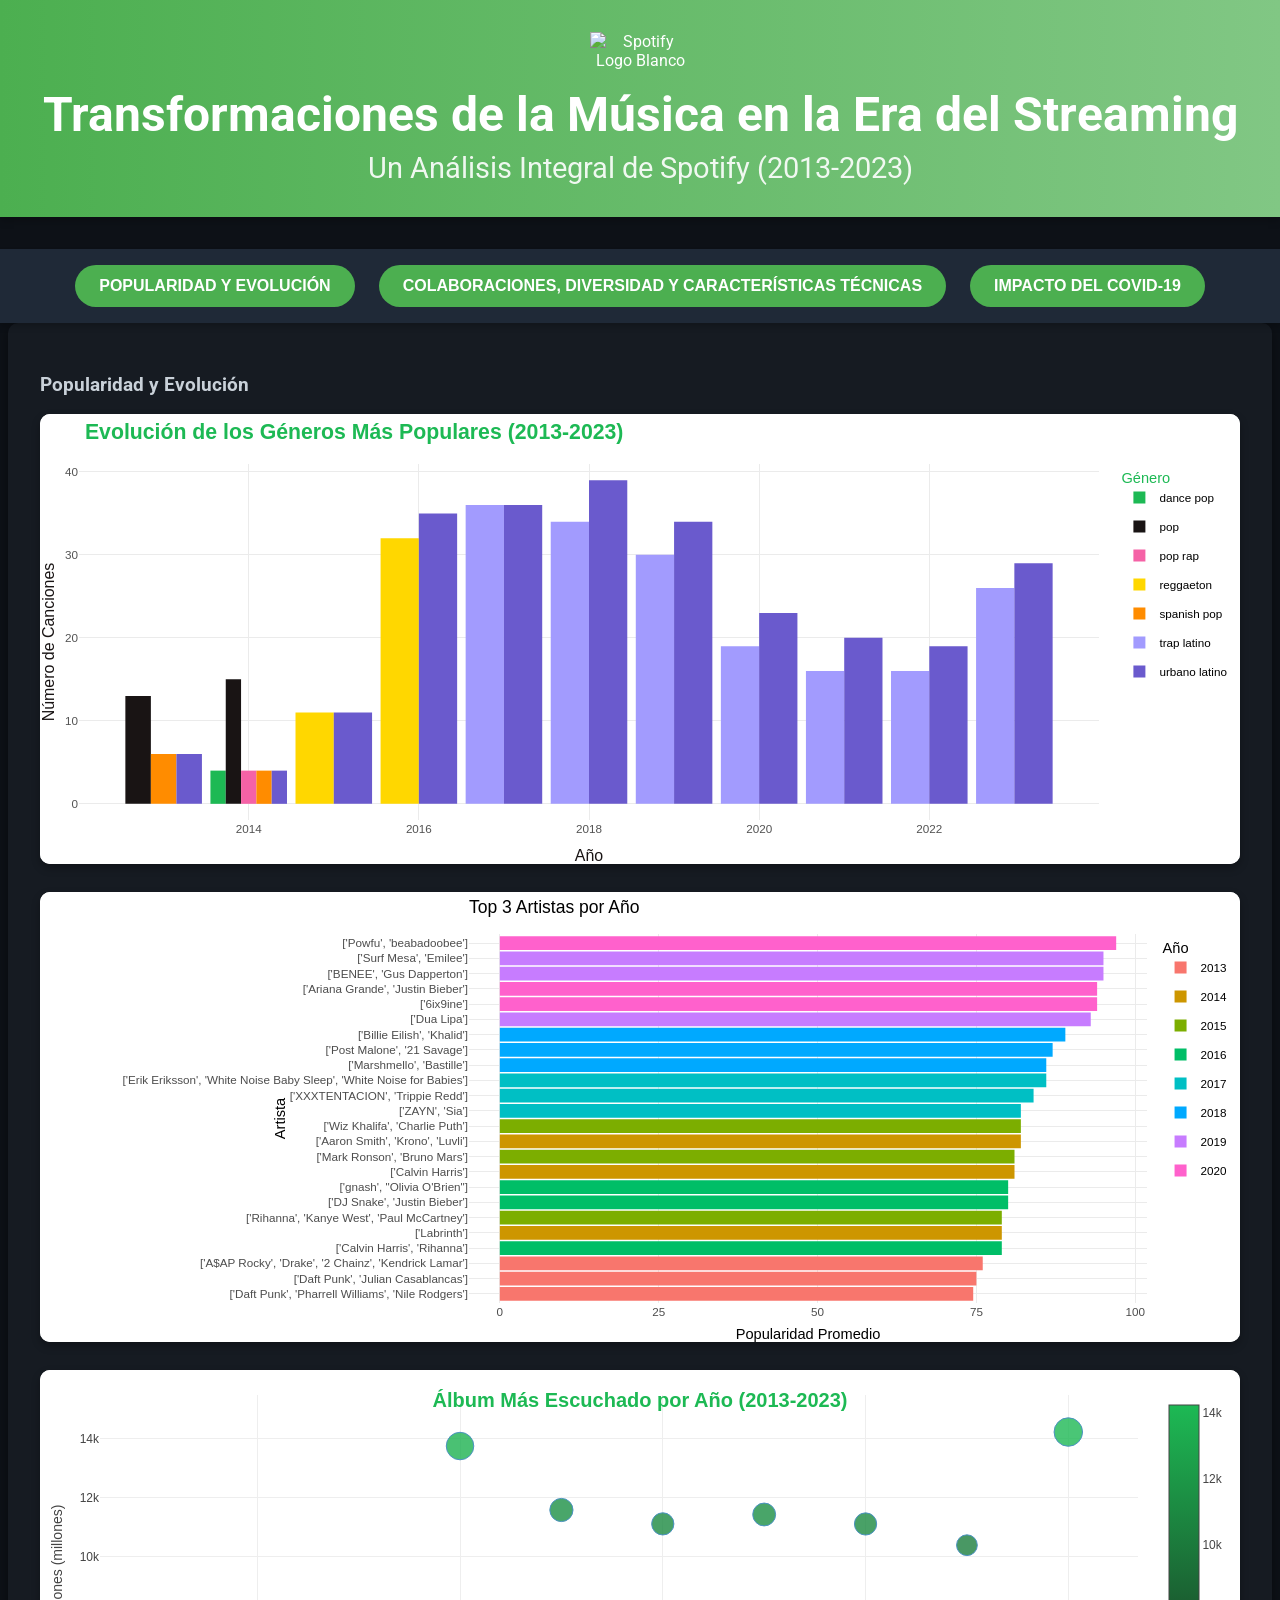
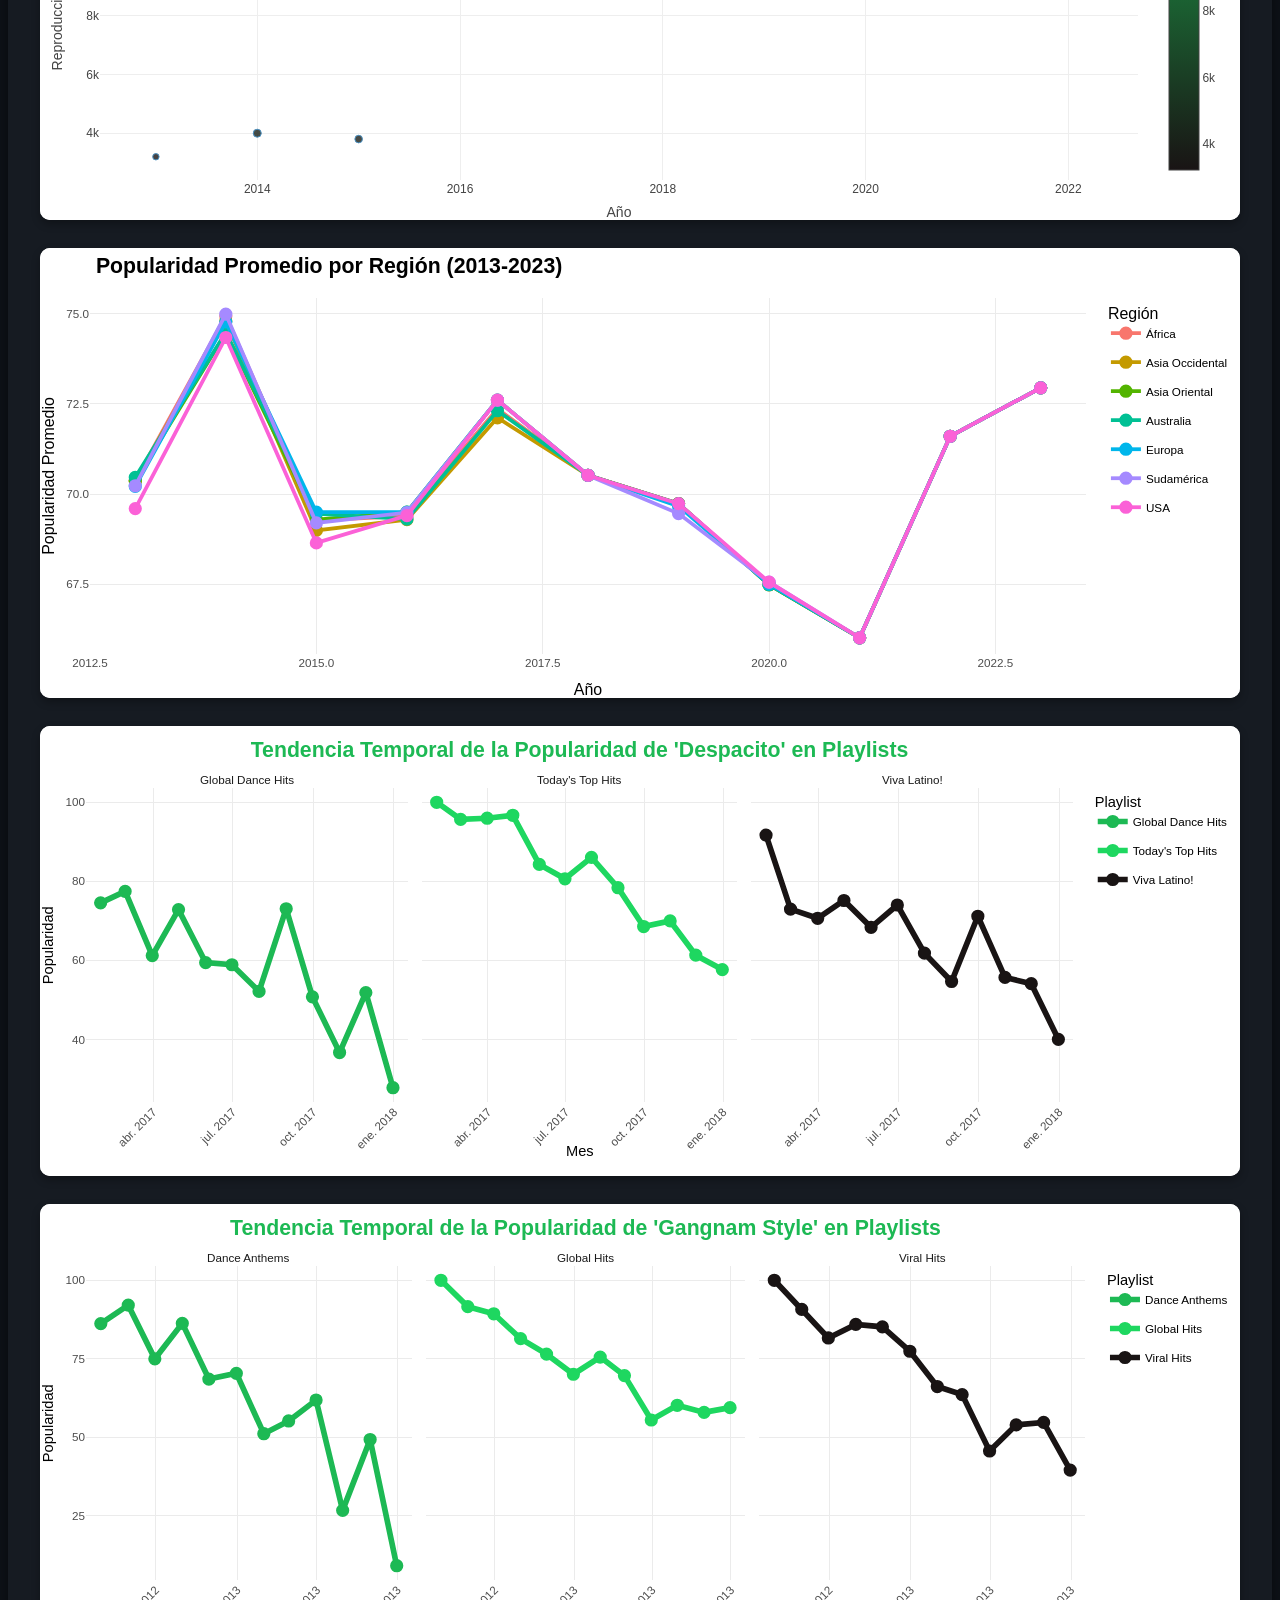
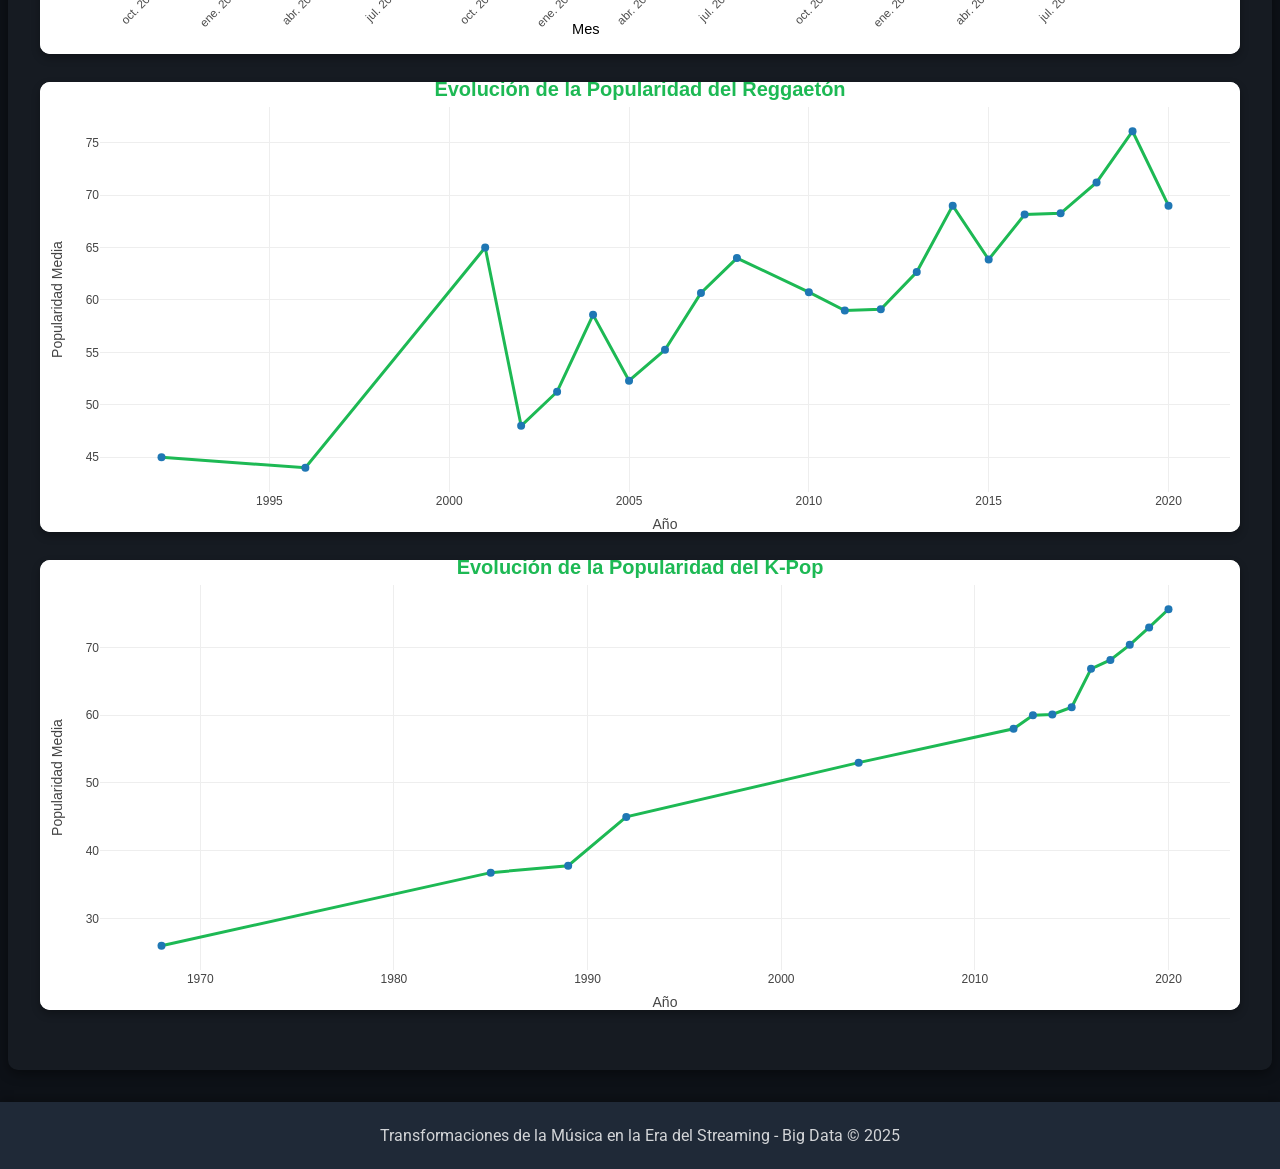
==== index.html @ 66206ccc "Add files via upload" ====
<!DOCTYPE html>
<html lang="en">
<head>
    <meta charset="UTF-8">
    <meta name="viewport" content="width=device-width, initial-scale=1.0">
    <meta name="description" content="Análisis integral de Spotify (2013-2023), explorando popularidad, colaboraciones y el impacto del Covid-19 en la música">
    <title>Transformaciones de la Música en la Era del Streaming</title>
    <link href="https://fonts.googleapis.com/css2?family=Roboto:wght@400;700&display=swap" rel="stylesheet">
    <style>
        body {
            font-family: 'Roboto', sans-serif;
            margin: 0;
            padding: 0;
            background-color: #0d1117;
            color: #c9d1d9;
            overflow-x: hidden;
        }

        header {
            background: linear-gradient(90deg, #4caf50, #81c784);
            color: white;
            text-align: center;
            padding: 2rem 0;
            margin-bottom: 2rem;
            box-shadow: 0 4px 8px rgba(0, 0, 0, 0.2);
            position: relative;
            display: flex;
            flex-direction: column;
            align-items: center;
        }

        header img {
            width: 100px;
            height: auto;
            margin-bottom: 1rem;
        }

        header h1 {
            font-size: 3rem;
            margin: 0;
            font-weight: 700;
            animation: fadeIn 2s ease;
        }

        header h2 {
            font-size: 1.8rem;
            margin: 0.5rem 0 0;
            font-weight: 400;
            opacity: 0.9;
            animation: fadeIn 2.5s ease;
        }

        @keyframes fadeIn {
            from {
                opacity: 0;
            }
            to {
                opacity: 1;
            }
        }

        nav {
            background-color: #1f2937;
            color: white;
            display: flex;
            justify-content: center;
            padding: 1rem 0;
            position: sticky;
            top: 0;
            z-index: 100;
            box-shadow: 0 4px 6px rgba(0, 0, 0, 0.2);
        }

        .tabs {
            list-style: none;
            margin: 0;
            padding: 0;
            display: flex;
            gap: 1.5rem;
        }

        .tabs li {
            display: inline;
        }

        .tabs .tab {
            background-color: #4caf50;
            color: white;
            border: none;
            padding: 0.75rem 1.5rem;
            cursor: pointer;
            font-size: 1rem;
            border-radius: 25px;
            transition: all 0.3s ease;
            font-weight: 600;
            text-transform: uppercase;
        }

        .tabs .tab:hover {
            background-color: #388e3c;
            transform: scale(1.05);
            box-shadow: 0 4px 8px rgba(0, 0, 0, 0.3);
        }

        main {
            max-width: 1200px;
            margin: 0 auto;
            padding: 2rem;
            background-color: #161b22;
            border-radius: 10px;
            box-shadow: 0 4px 12px rgba(0, 0, 0, 0.4);
            overflow: hidden;
            animation: slideIn 1.5s ease;
        }

        @keyframes slideIn {
            from {
                transform: translateY(50px);
                opacity: 0;
            }
            to {
                transform: translateY(0);
                opacity: 1;
            }
        }

        .content {
            display: none;
        }

        .content iframe {
            width: 100%;
            height: 450px;
            border: none;
            margin-bottom: 1.5rem;
            border-radius: 10px;
            box-shadow: 0 4px 8px rgba(0, 0, 0, 0.3);
        }

        .content.hidden {
            display: none;
        }

        .content:not(.hidden) {
            display: block;
        }

        footer {
            background-color: #1f2937;
            color: white;
            text-align: center;
            padding: 1.5rem 0;
            margin-top: 2rem;
            box-shadow: 0 -4px 8px rgba(0, 0, 0, 0.2);
        }

        footer p {
            margin: 0;
            font-size: 1rem;
            opacity: 0.8;
        }

        @media (max-width: 768px) {
            header h1 {
                font-size: 2.5rem;
            }

            header h2 {
                font-size: 1.4rem;
            }

            .tabs .tab {
                font-size: 0.9rem;
                padding: 0.5rem 1rem;
            }

            iframe {
                height: 300px;
            }
        }
    </style>
</head>
<body>
    <header>
        <img src="https://upload.wikimedia.org/wikipedia/commons/8/84/Spotify_icon.svg" alt="Spotify Logo Blanco">
        <h1>Transformaciones de la Música en la Era del Streaming</h1>
        <h2>Un Análisis Integral de Spotify (2013-2023)</h2>
    </header>
    <nav>
        <ul class="tabs">
            <li><button class="tab" onclick="showSection('popularity')">Popularidad y Evolución</button></li>
            <li><button class="tab" onclick="showSection('collaborations')">Colaboraciones, Diversidad y Características Técnicas</button></li>
            <li><button class="tab" onclick="showSection('covid')">Impacto del Covid-19</button></li>
        </ul>
    </nav>
    <main>
        <section id="popularity" class="content">
            <h3>Popularidad y Evolución</h3>
            <iframe src="Grafico_1.html" title="Gráfico 1"></iframe>
            <iframe src="Grafico_A.html" title="Gráfico 2"></iframe>
            <iframe src="Grafico_3.html" title="Gráfico 3"></iframe>
            <iframe src="Grafico_4.html" title="Gráfico 4"></iframe>
            <iframe src="Grafico_5.html" title="Gráfico 5"></iframe>
            <iframe src="Grafico_6.html" title="Gráfico 6"></iframe>
            <iframe src="Grafico_7.html" title="Gráfico 7"></iframe>
            <iframe src="Grafico_8.html" title="Gráfico 8"></iframe>
        </section>
        <section id="collaborations" class="content hidden">
            <h3>Colaboraciones, Diversidad y Características Técnicas</h3>
            <iframe src="Grafico_9.html" title="Gráfico 9"></iframe>
            <iframe src="Grafico_10.html" title="Gráfico 10"></iframe>
        </section>
        <section id="covid" class="content hidden">
            <h3>Impacto del Covid-19</h3>
            <iframe src="Grafico_11.html" title="Gráfico 11"></iframe>
            <iframe src="Grafico_12.html" title="Gráfico 12"></iframe>
            <iframe src="Grafico_13.html" title="Gráfico 13"></iframe>
        </section>
    </main>
    <footer>
        <p>Transformaciones de la Música en la Era del Streaming - Big Data &copy; 2025</p>
    </footer>
    <script>
        function showSection(sectionId) {
            const sections = document.querySelectorAll('section');
            sections.forEach(section => {
                section.classList.add('hidden');
            });
            document.getElementById(sectionId).classList.remove('hidden');
        }
    </script>
</body>
</html>
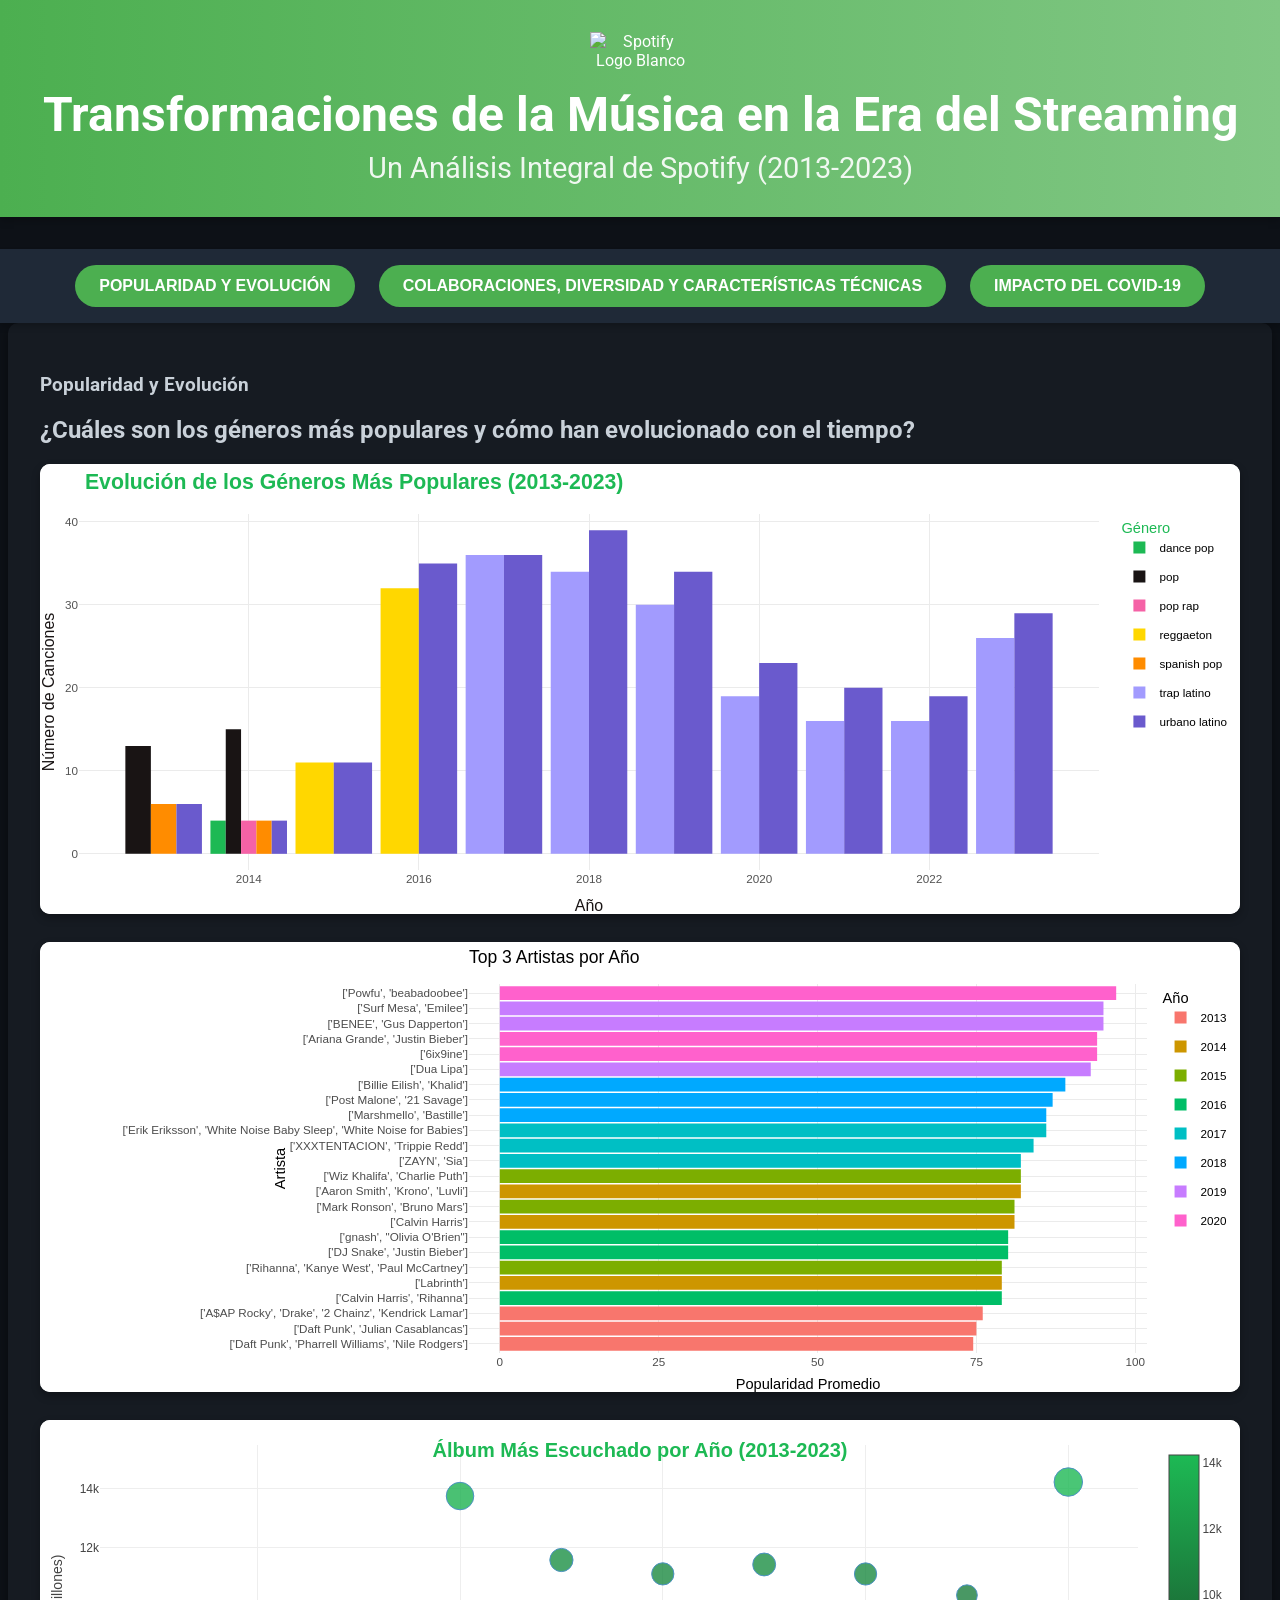
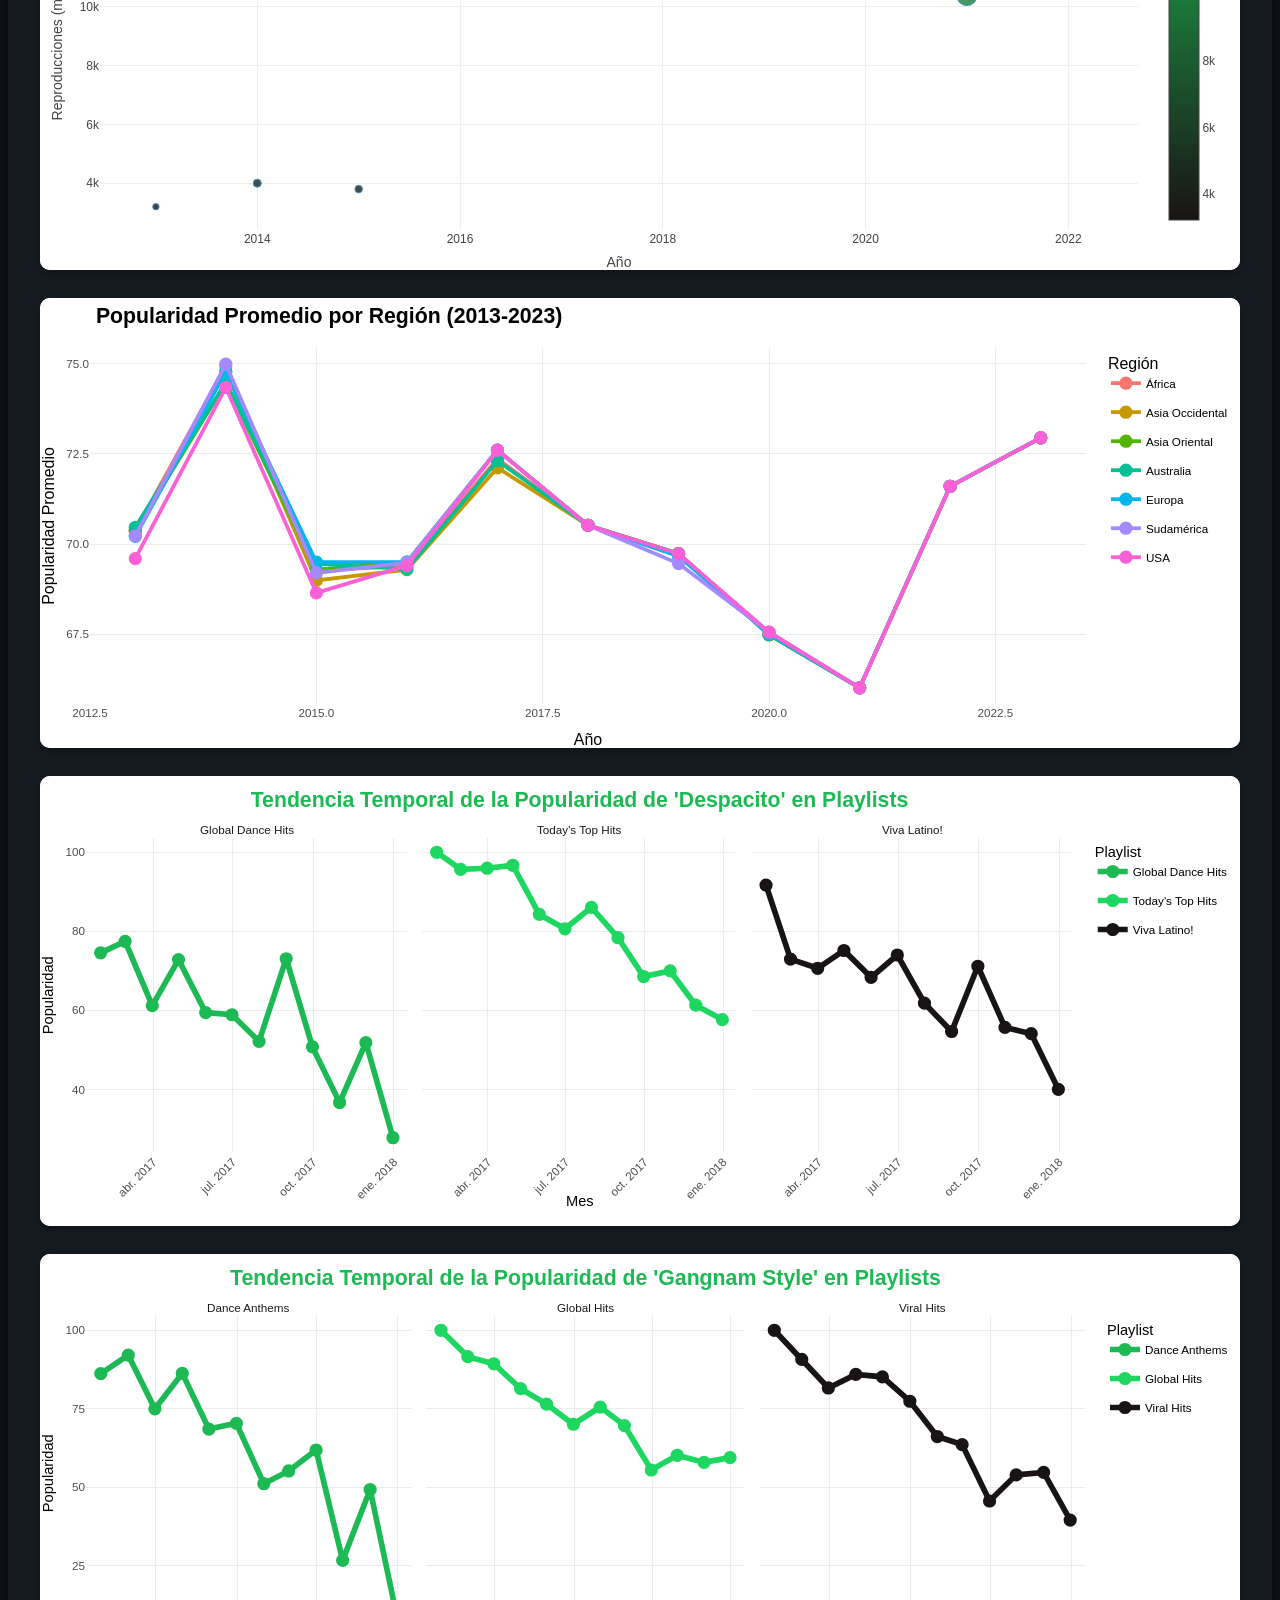
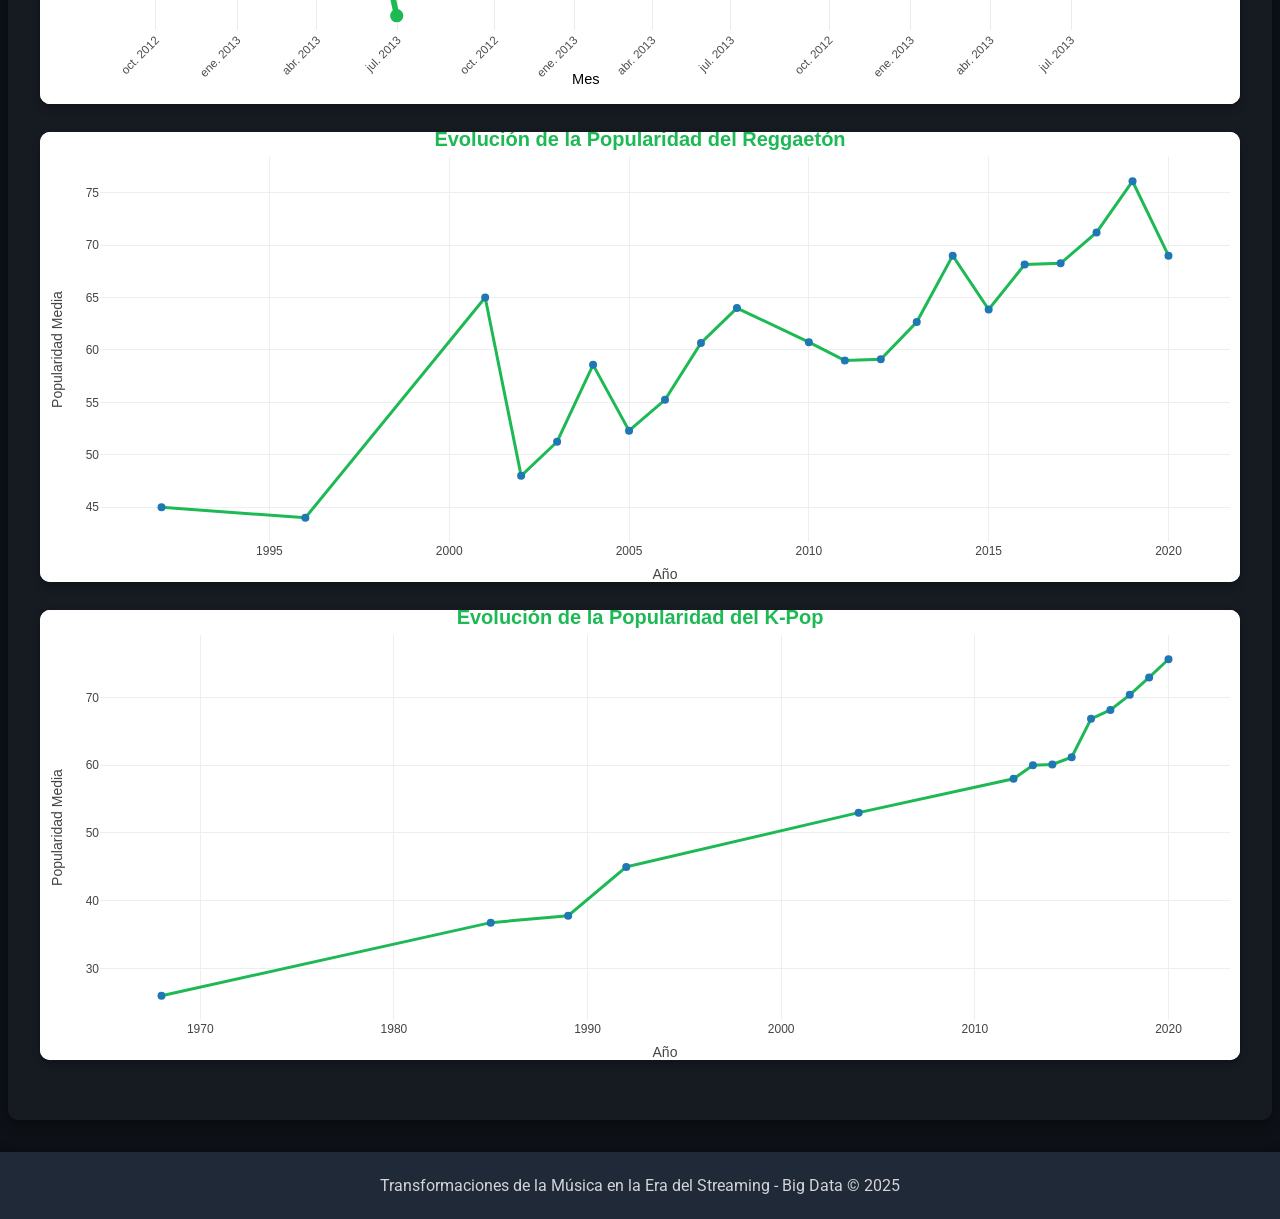
==== commit 4bf59e46: "Update index.html" ====
--- a/index.html
+++ b/index.html
@@ -196,6 +196,7 @@
     <main>
         <section id="popularity" class="content">
             <h3>Popularidad y Evolución</h3>
+            <h2>¿Cuáles son los géneros más populares y cómo han evolucionado con el tiempo?</h2>
             <iframe src="Grafico_1.html" title="Gráfico 1"></iframe>
             <iframe src="Grafico_A.html" title="Gráfico 2"></iframe>
             <iframe src="Grafico_3.html" title="Gráfico 3"></iframe>
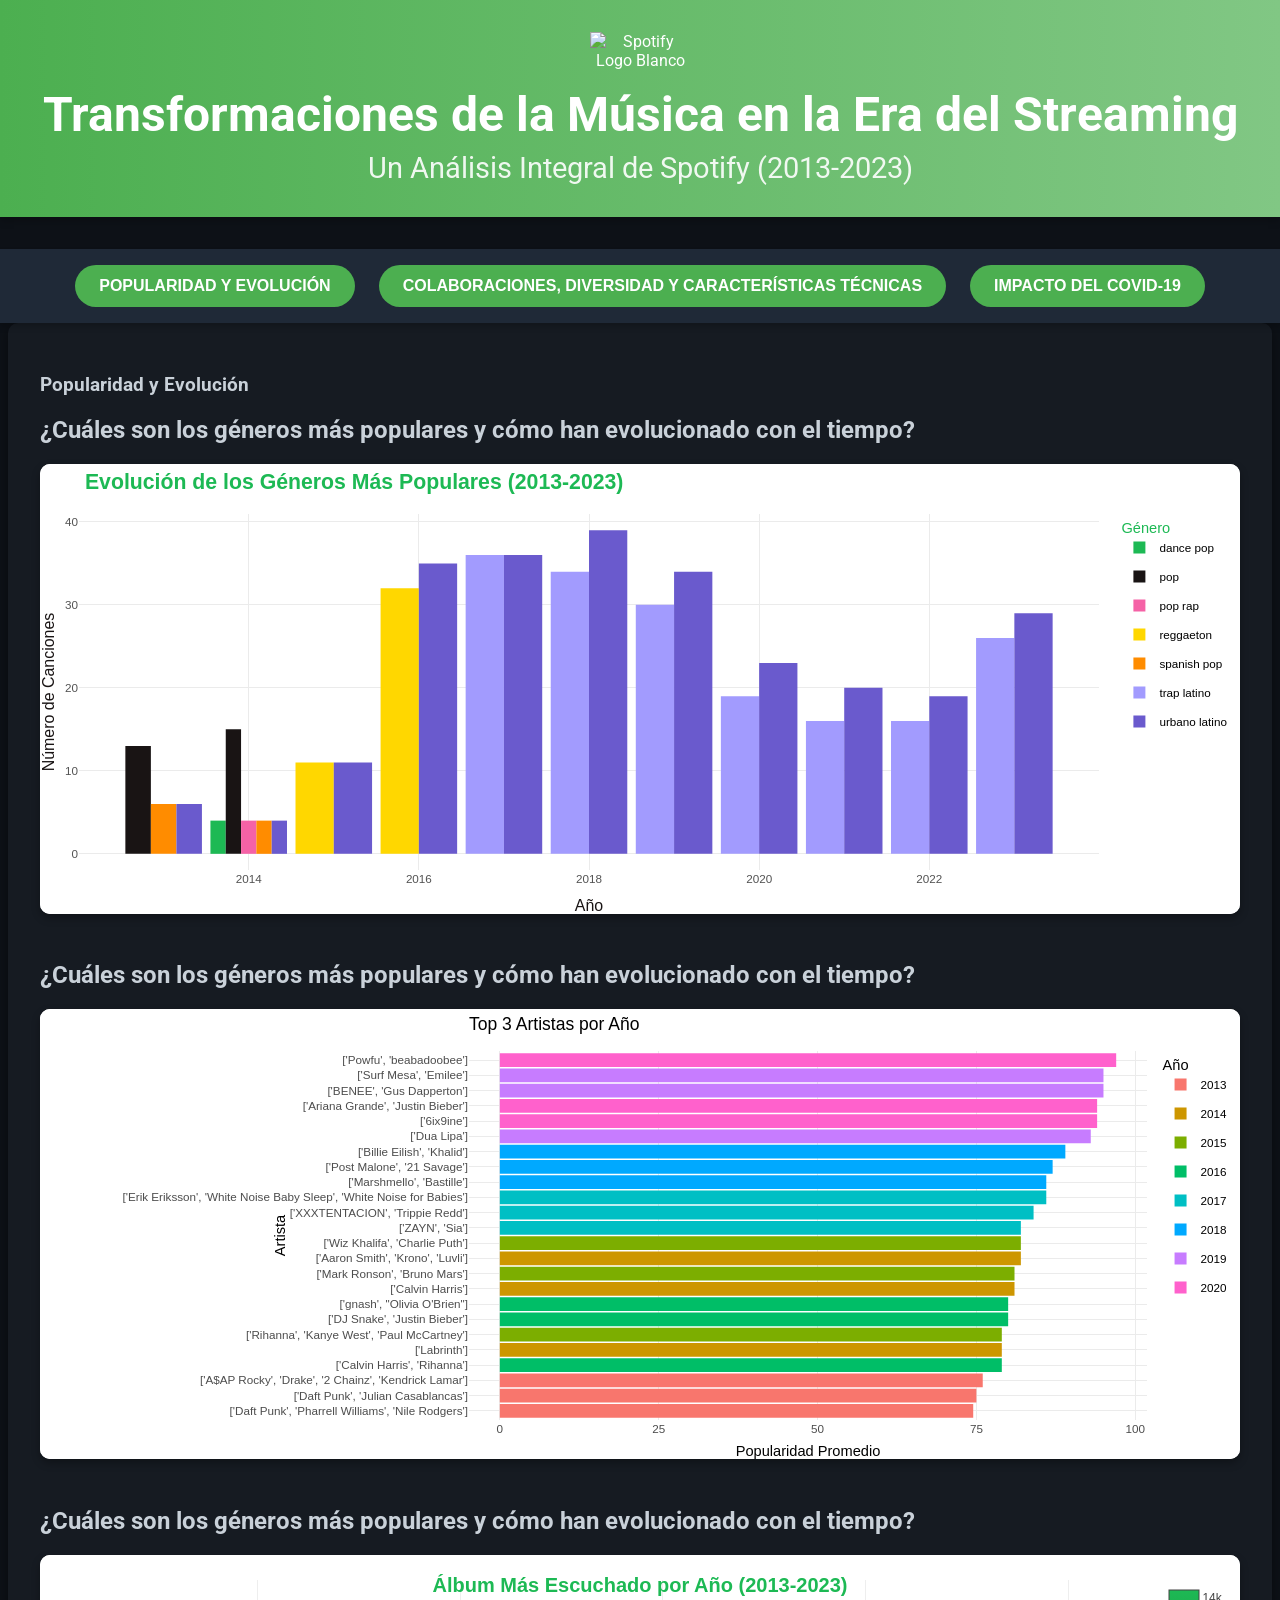
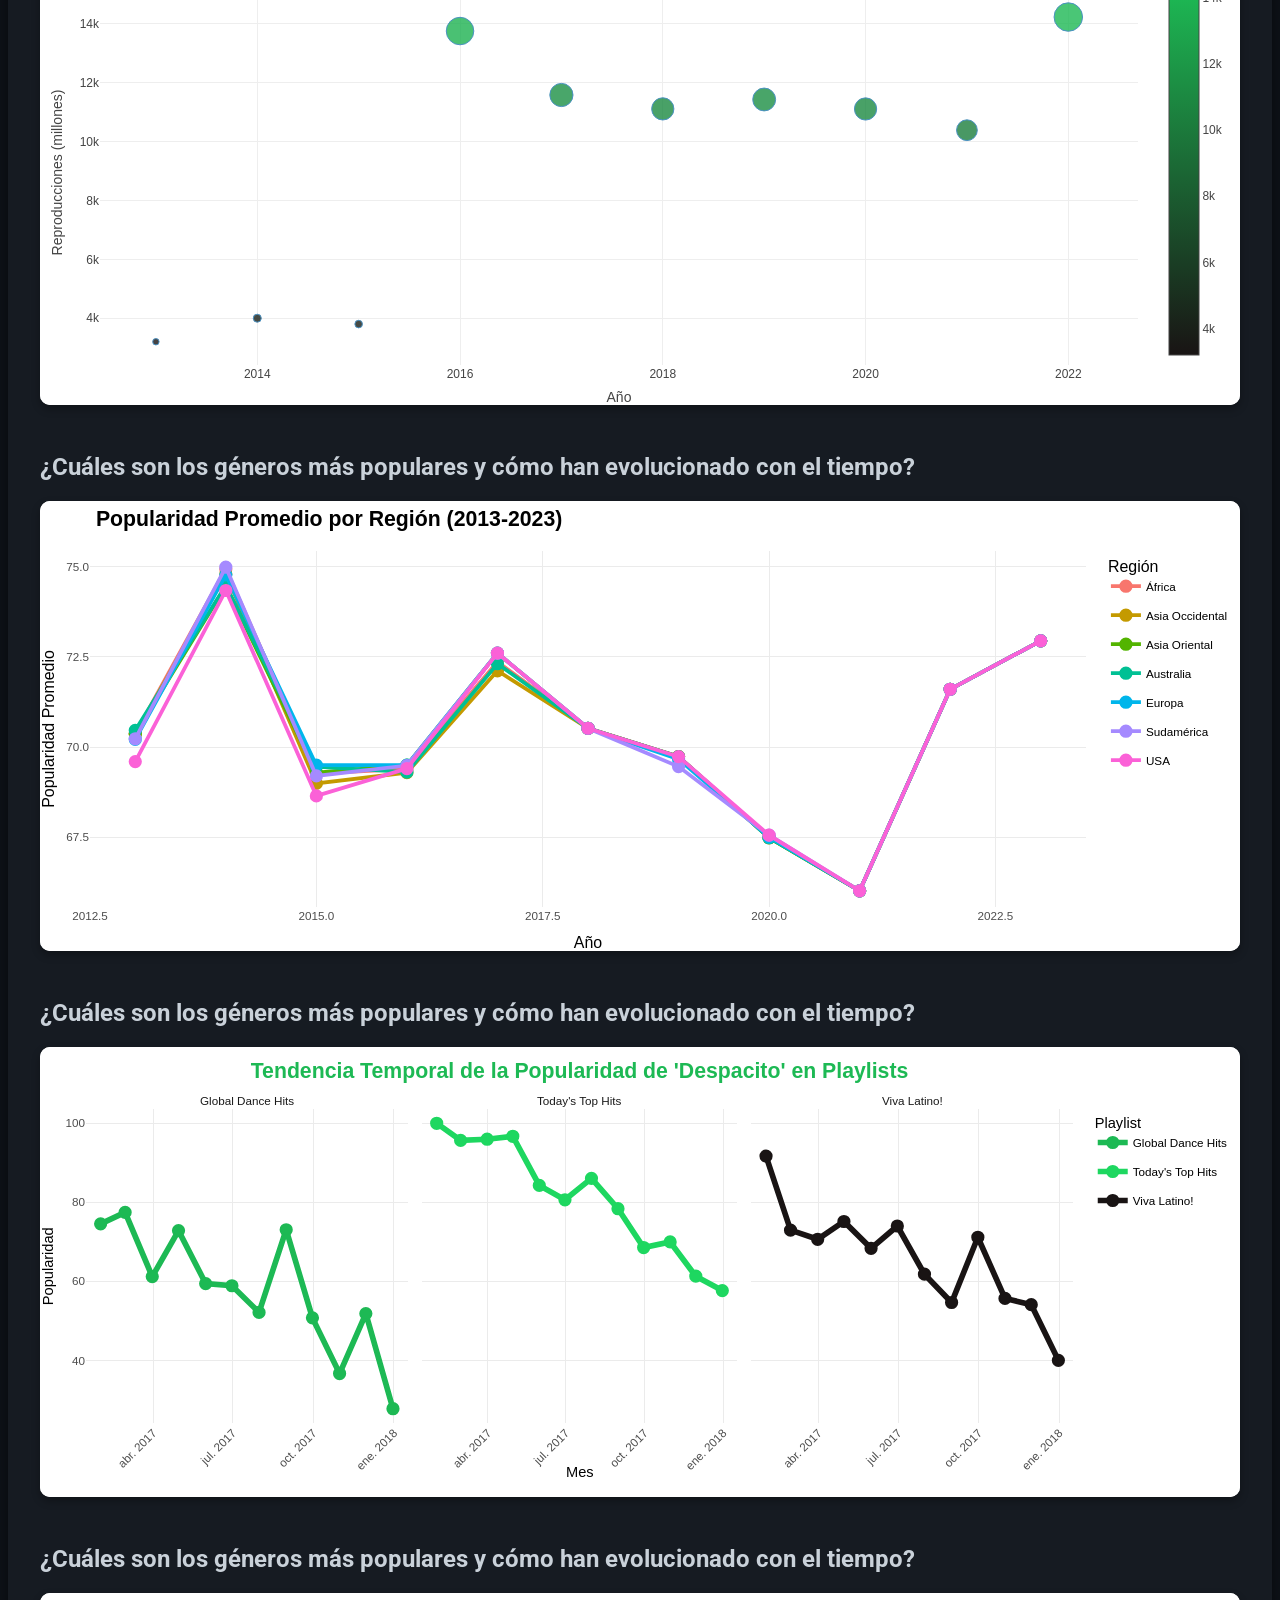
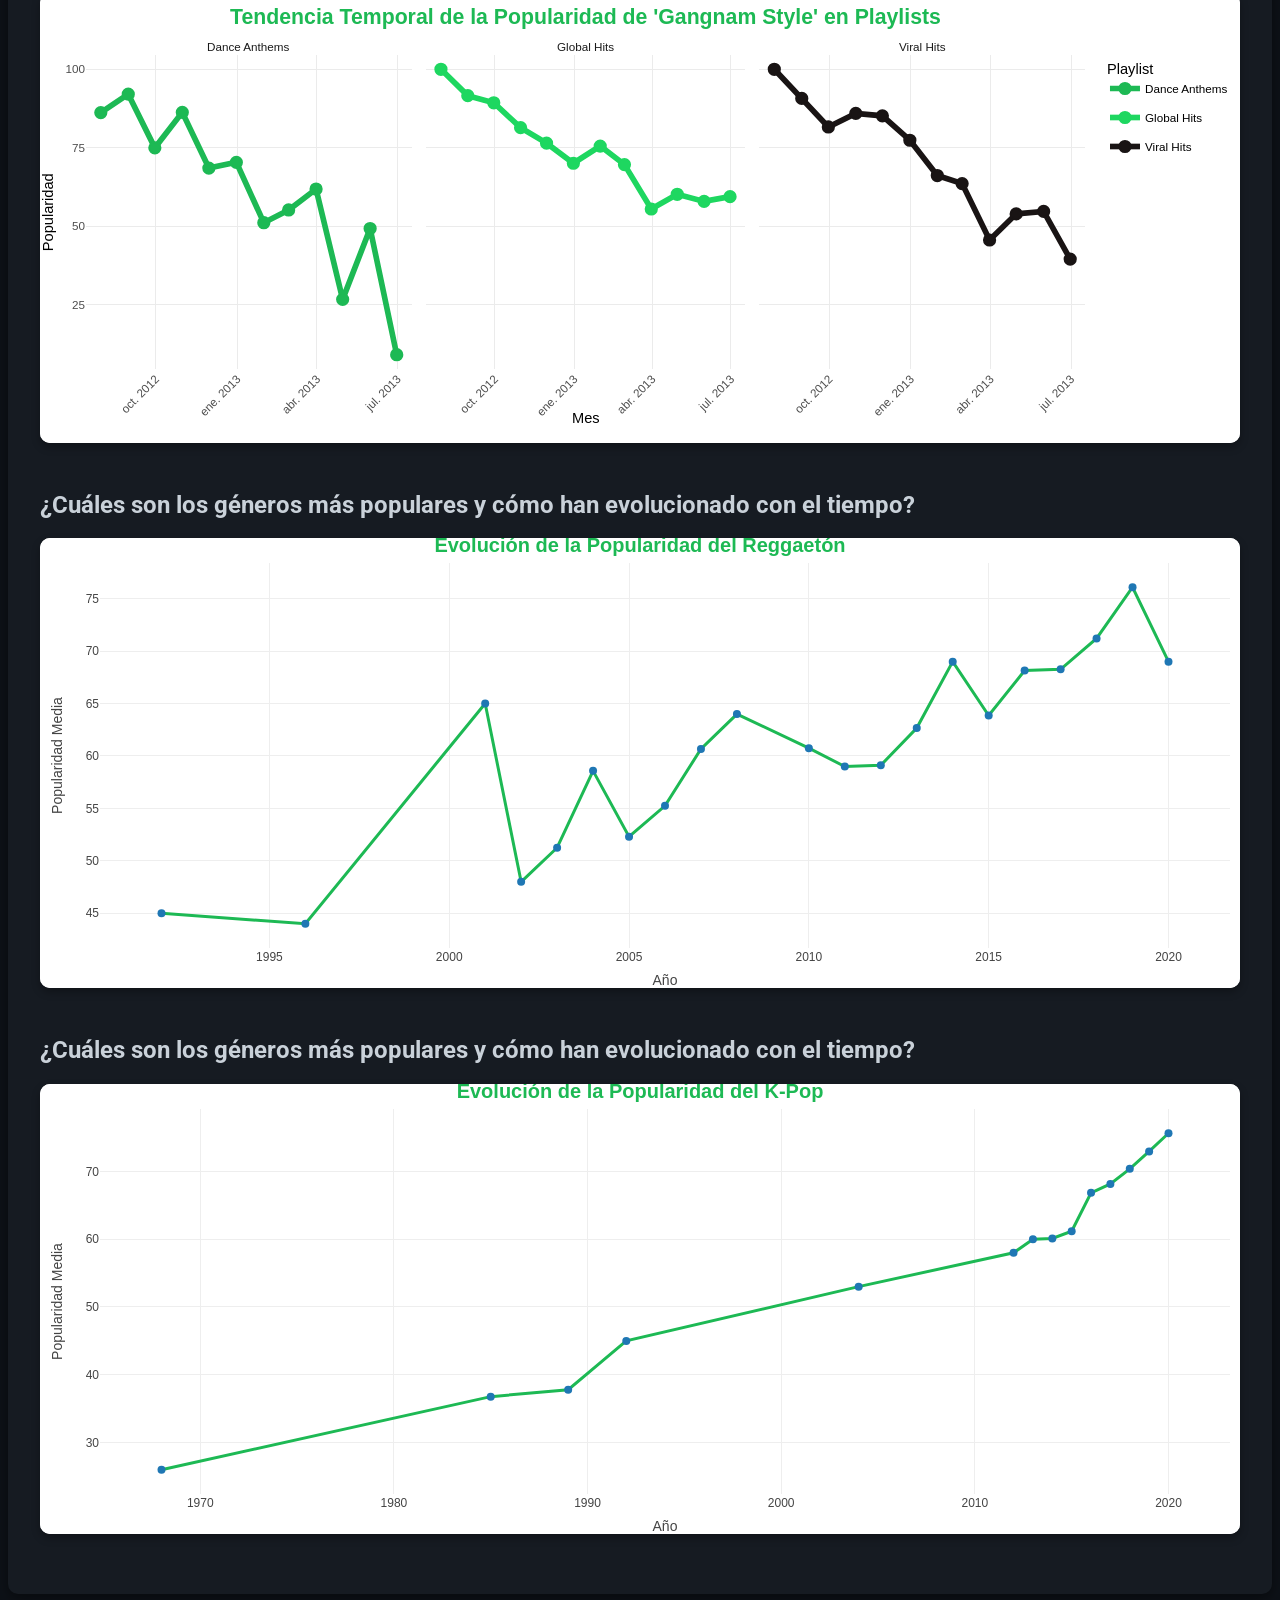
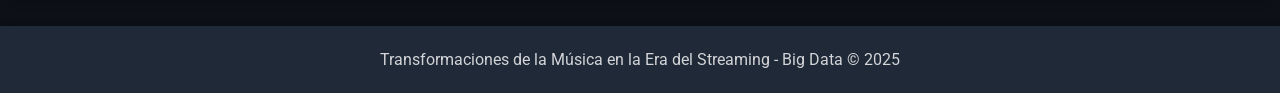
==== commit c5bcc280: "Update index.html" ====
--- a/index.html
+++ b/index.html
@@ -198,23 +198,37 @@
             <h3>Popularidad y Evolución</h3>
             <h2>¿Cuáles son los géneros más populares y cómo han evolucionado con el tiempo?</h2>
             <iframe src="Grafico_1.html" title="Gráfico 1"></iframe>
+            <h2>¿Cuáles son los géneros más populares y cómo han evolucionado con el tiempo?</h2>
             <iframe src="Grafico_A.html" title="Gráfico 2"></iframe>
+            <h2>¿Cuáles son los géneros más populares y cómo han evolucionado con el tiempo?</h2>
             <iframe src="Grafico_3.html" title="Gráfico 3"></iframe>
+            <h2>¿Cuáles son los géneros más populares y cómo han evolucionado con el tiempo?</h2>
             <iframe src="Grafico_4.html" title="Gráfico 4"></iframe>
+            <h2>¿Cuáles son los géneros más populares y cómo han evolucionado con el tiempo?</h2>
             <iframe src="Grafico_5.html" title="Gráfico 5"></iframe>
+            <h2>¿Cuáles son los géneros más populares y cómo han evolucionado con el tiempo?</h2>
             <iframe src="Grafico_6.html" title="Gráfico 6"></iframe>
+            <h2>¿Cuáles son los géneros más populares y cómo han evolucionado con el tiempo?</h2>
             <iframe src="Grafico_7.html" title="Gráfico 7"></iframe>
+            <h2>¿Cuáles son los géneros más populares y cómo han evolucionado con el tiempo?</h2>
             <iframe src="Grafico_8.html" title="Gráfico 8"></iframe>
         </section>
         <section id="collaborations" class="content hidden">
             <h3>Colaboraciones, Diversidad y Características Técnicas</h3>
+            <h2>¿Cuáles son los géneros más populares y cómo han evolucionado con el tiempo?</h2>
+            <iframe src="Grafico_A.html" title="Gráfico A"></iframe>
+            <h2>¿Cuáles son los géneros más populares y cómo han evolucionado con el tiempo?</h2>
             <iframe src="Grafico_9.html" title="Gráfico 9"></iframe>
+            <h2>¿Cuáles son los géneros más populares y cómo han evolucionado con el tiempo?</h2>
             <iframe src="Grafico_10.html" title="Gráfico 10"></iframe>
         </section>
         <section id="covid" class="content hidden">
             <h3>Impacto del Covid-19</h3>
+            <h2>¿Cuáles son los géneros más populares y cómo han evolucionado con el tiempo?</h2>
             <iframe src="Grafico_11.html" title="Gráfico 11"></iframe>
+            <h2>¿Cuáles son los géneros más populares y cómo han evolucionado con el tiempo?</h2>
             <iframe src="Grafico_12.html" title="Gráfico 12"></iframe>
+            <h2>¿Cuáles son los géneros más populares y cómo han evolucionado con el tiempo?</h2>
             <iframe src="Grafico_13.html" title="Gráfico 13"></iframe>
         </section>
     </main>
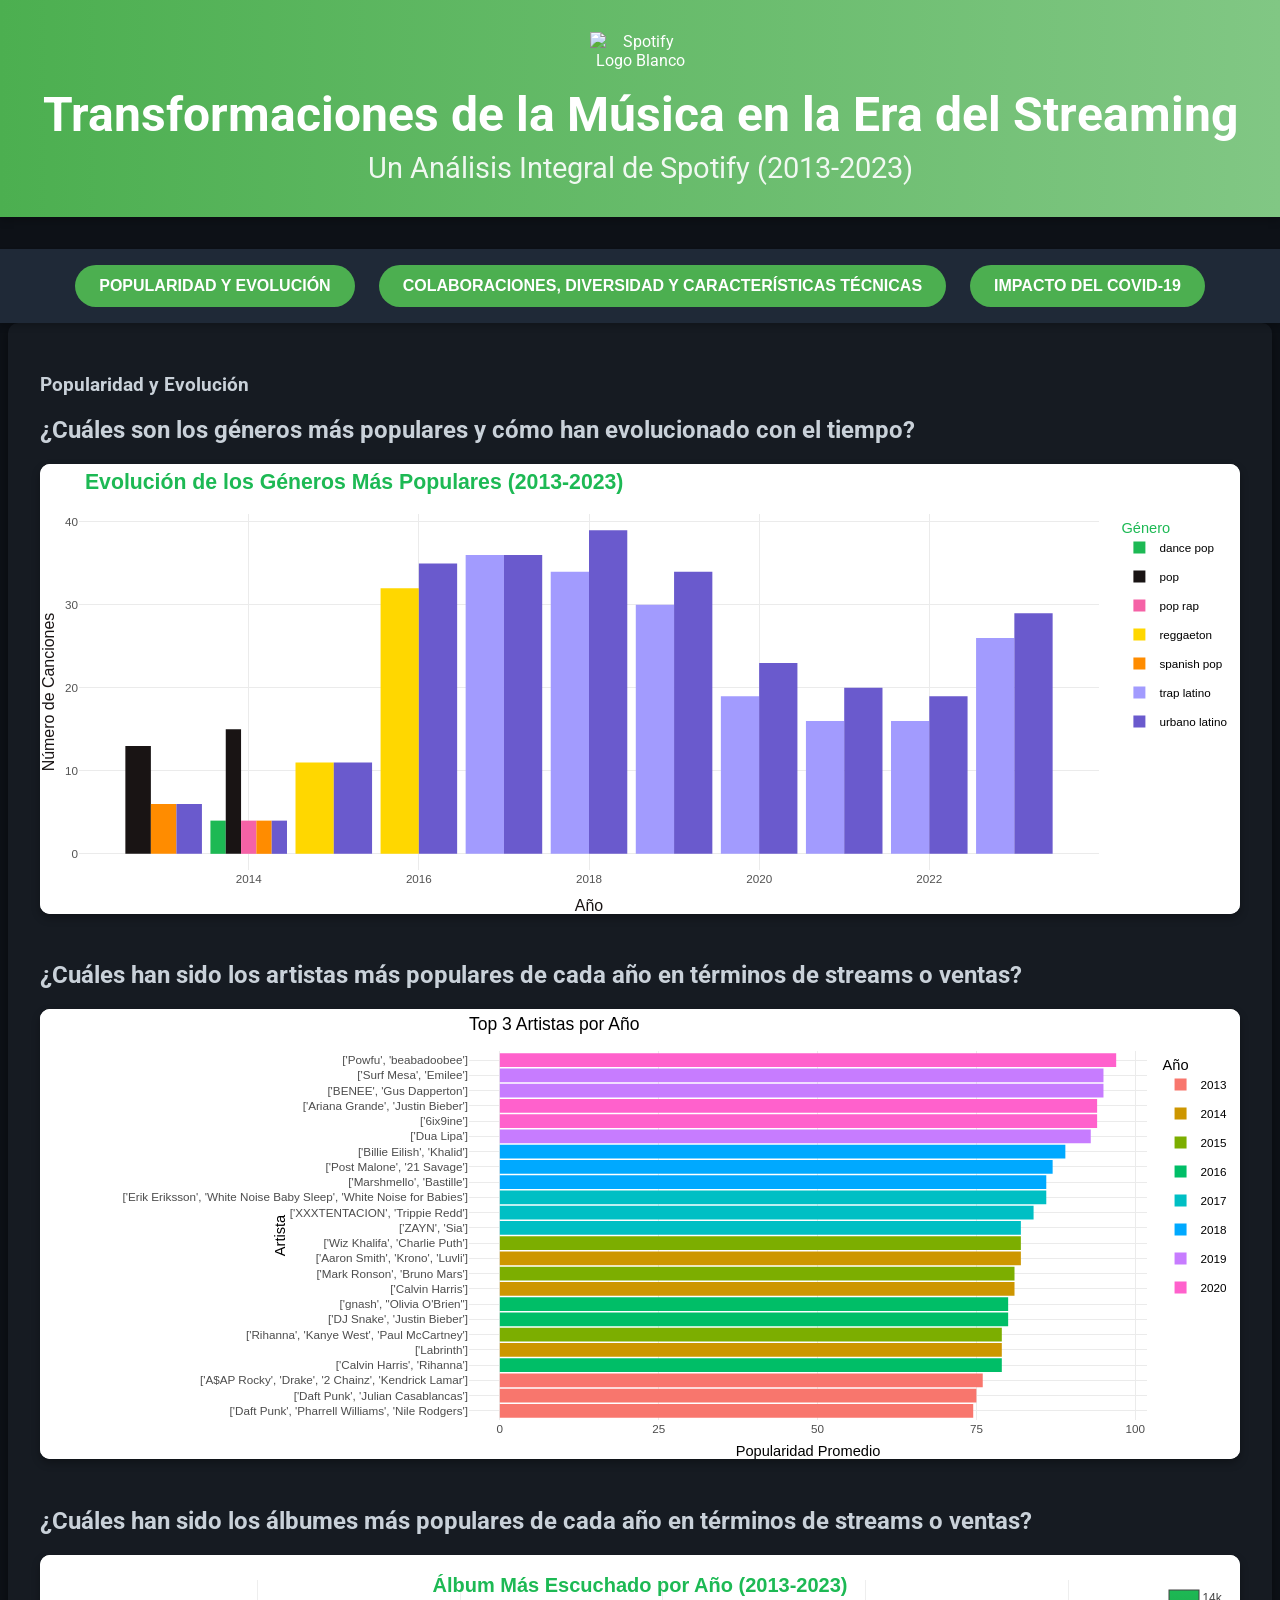
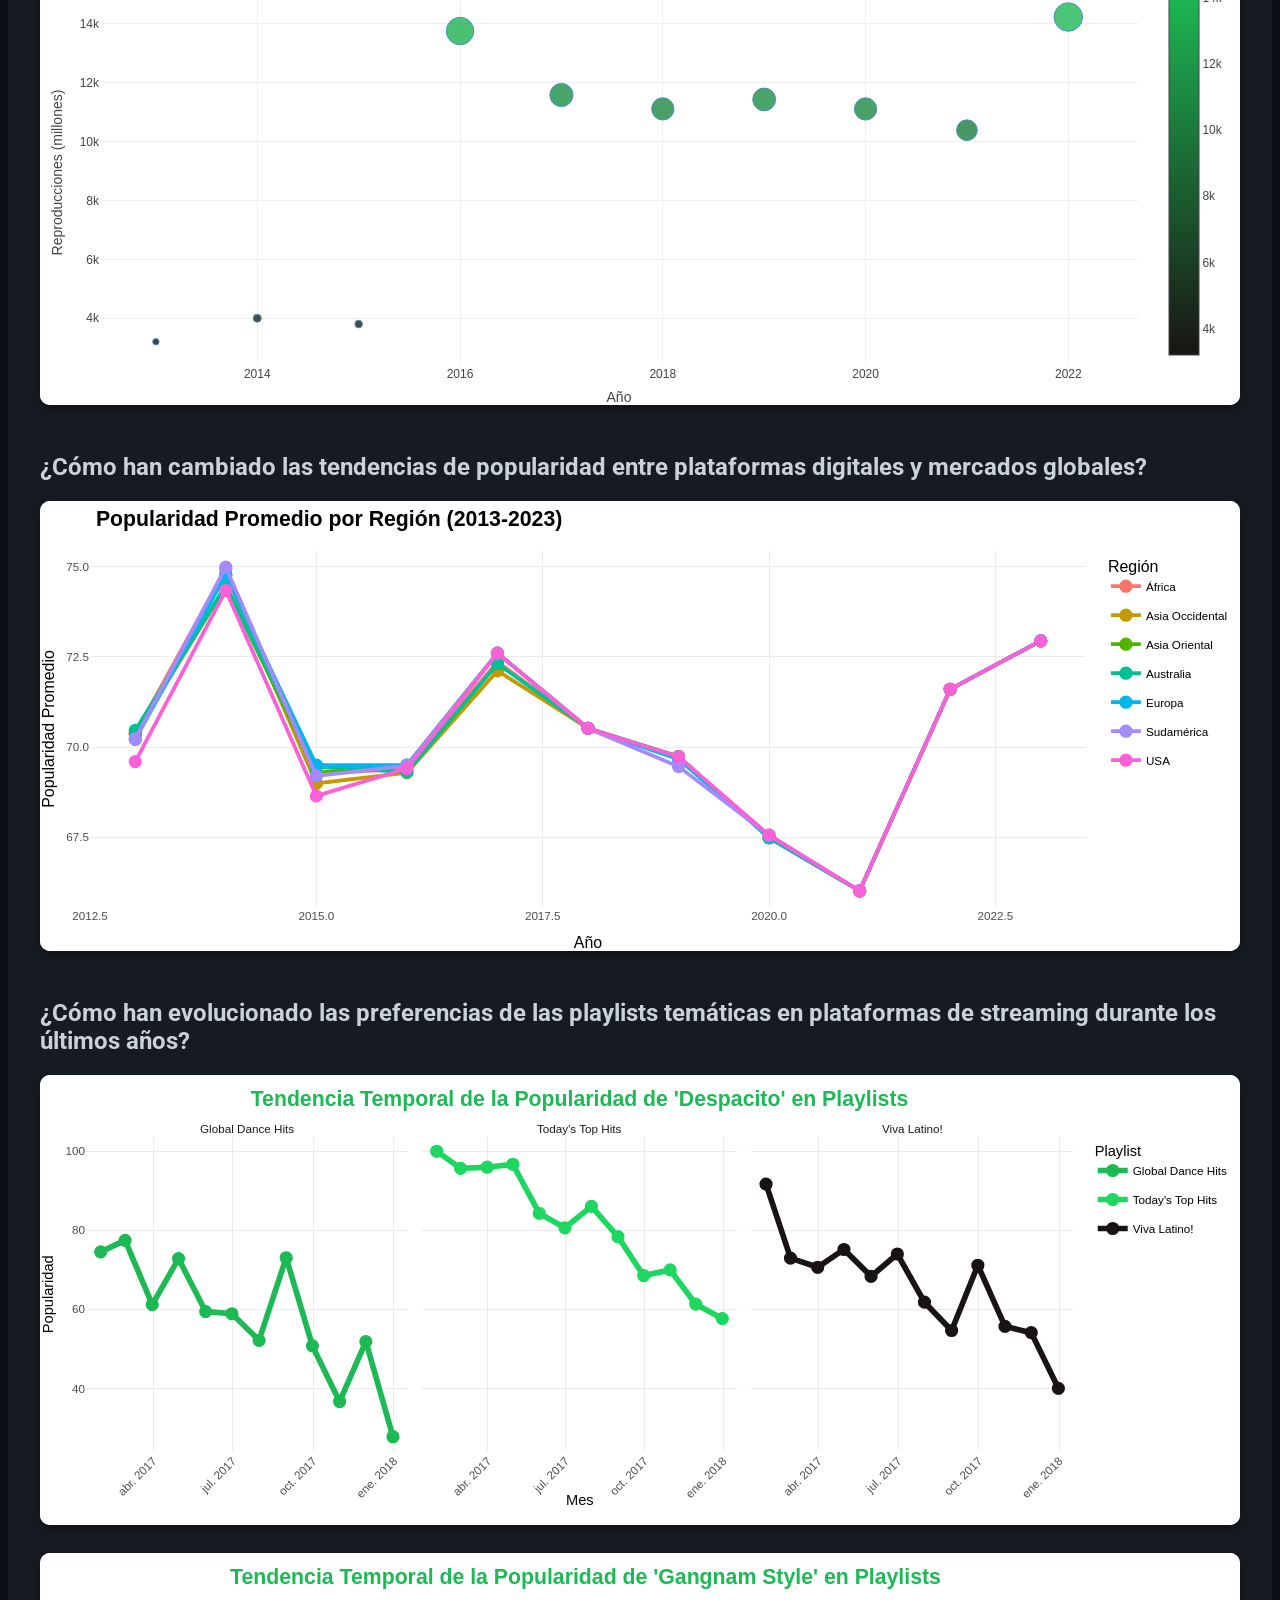
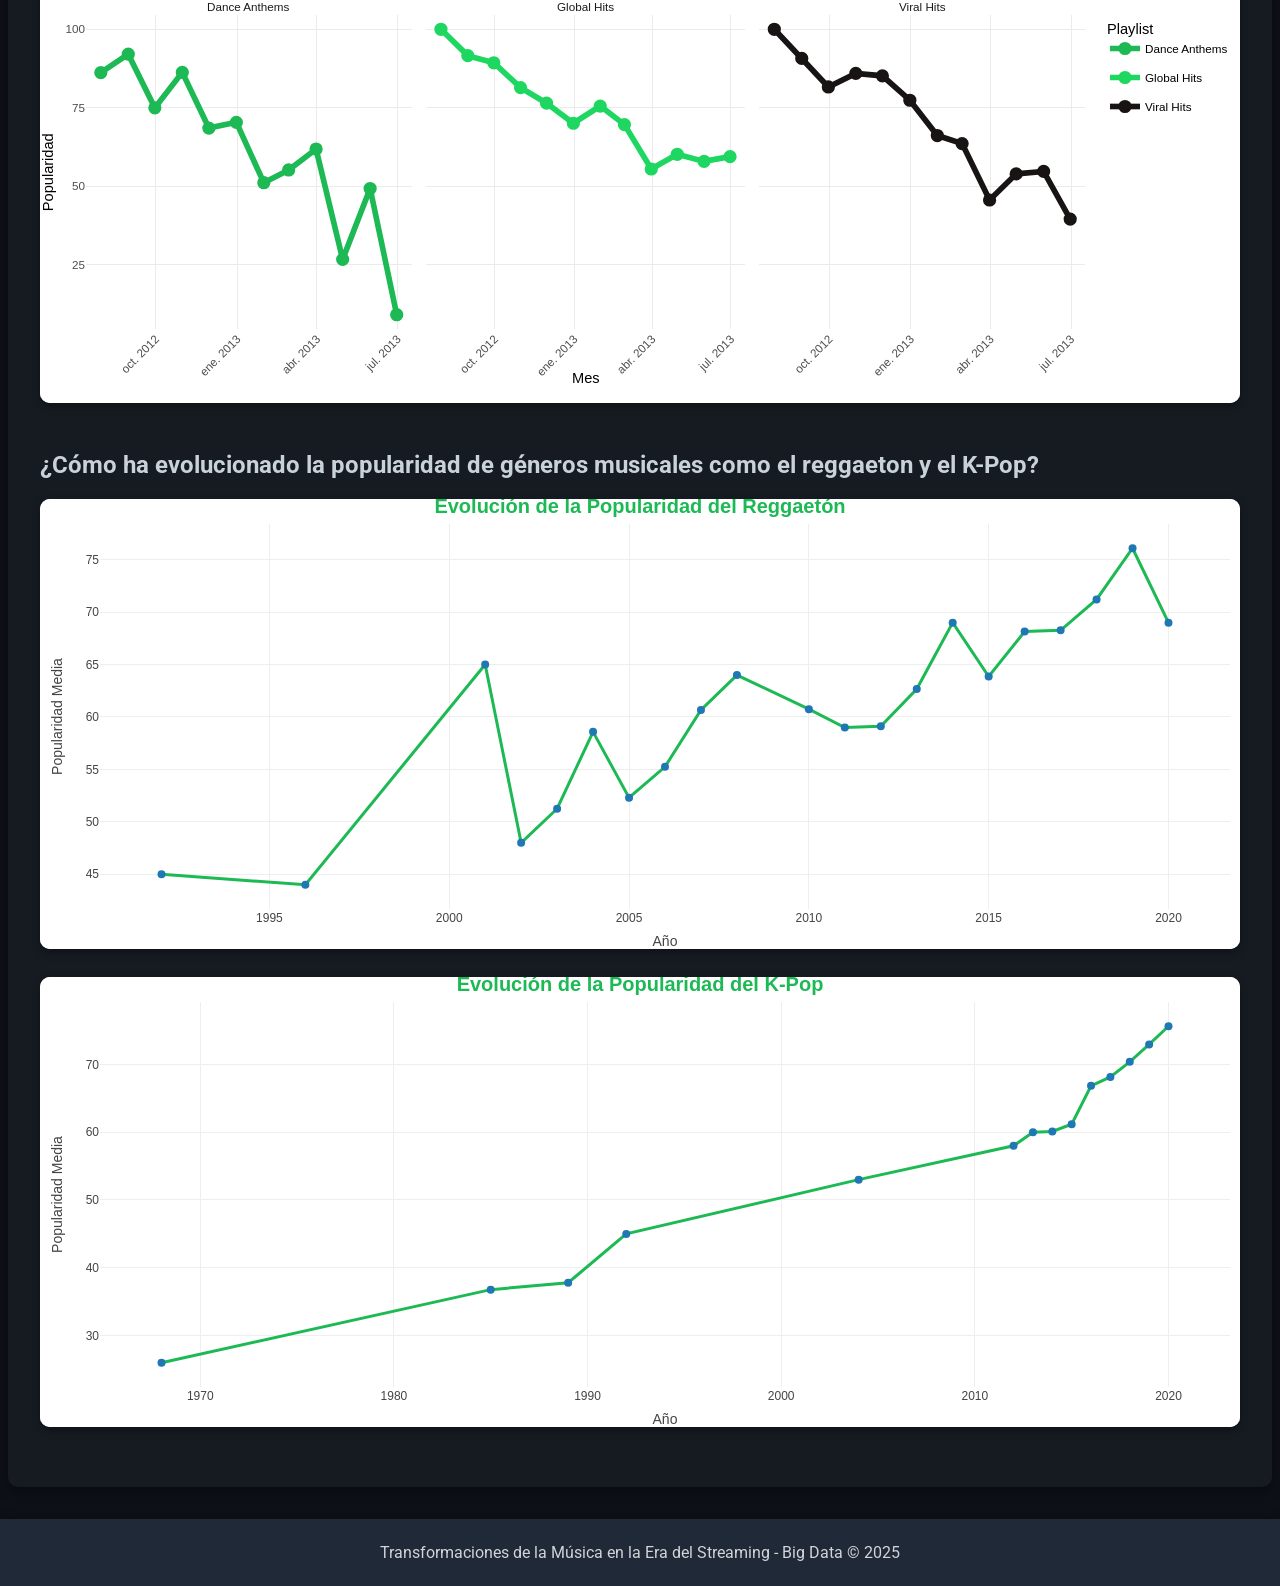
==== commit a583a36c: "Update index.html" ====
--- a/index.html
+++ b/index.html
@@ -198,37 +198,33 @@
             <h3>Popularidad y Evolución</h3>
             <h2>¿Cuáles son los géneros más populares y cómo han evolucionado con el tiempo?</h2>
             <iframe src="Grafico_1.html" title="Gráfico 1"></iframe>
-            <h2>¿Cuáles son los géneros más populares y cómo han evolucionado con el tiempo?</h2>
+            <h2>¿Cuáles han sido los artistas más populares de cada año en términos de streams o ventas?</h2>
             <iframe src="Grafico_A.html" title="Gráfico 2"></iframe>
-            <h2>¿Cuáles son los géneros más populares y cómo han evolucionado con el tiempo?</h2>
+            <h2>¿Cuáles han sido los álbumes más populares de cada año en términos de streams o ventas?</h2>
             <iframe src="Grafico_3.html" title="Gráfico 3"></iframe>
-            <h2>¿Cuáles son los géneros más populares y cómo han evolucionado con el tiempo?</h2>
+            <h2>¿Cómo han cambiado las tendencias de popularidad entre plataformas digitales y mercados globales?</h2>
             <iframe src="Grafico_4.html" title="Gráfico 4"></iframe>
-            <h2>¿Cuáles son los géneros más populares y cómo han evolucionado con el tiempo?</h2>
+            <h2>¿Cómo han evolucionado las preferencias de las playlists temáticas en plataformas de streaming durante los últimos años?</h2>
             <iframe src="Grafico_5.html" title="Gráfico 5"></iframe>
-            <h2>¿Cuáles son los géneros más populares y cómo han evolucionado con el tiempo?</h2>
             <iframe src="Grafico_6.html" title="Gráfico 6"></iframe>
-            <h2>¿Cuáles son los géneros más populares y cómo han evolucionado con el tiempo?</h2>
+            <h2>¿Cómo ha evolucionado la popularidad de géneros musicales como el reggaeton y el K-Pop?</h2>
             <iframe src="Grafico_7.html" title="Gráfico 7"></iframe>
-            <h2>¿Cuáles son los géneros más populares y cómo han evolucionado con el tiempo?</h2>
             <iframe src="Grafico_8.html" title="Gráfico 8"></iframe>
         </section>
         <section id="collaborations" class="content hidden">
             <h3>Colaboraciones, Diversidad y Características Técnicas</h3>
-            <h2>¿Cuáles son los géneros más populares y cómo han evolucionado con el tiempo?</h2>
-            <iframe src="Grafico_A.html" title="Gráfico A"></iframe>
-            <h2>¿Cuáles son los géneros más populares y cómo han evolucionado con el tiempo?</h2>
+            <h2>¿Cómo han cambiado las duraciones promedio de las canciones populares entre 2013 y 2023?</h2>
             <iframe src="Grafico_9.html" title="Gráfico 9"></iframe>
-            <h2>¿Cuáles son los géneros más populares y cómo han evolucionado con el tiempo?</h2>
+            <h2>¿Existe una relación entre el auge de colaboraciones con géneros o mercados específicos?</h2>
             <iframe src="Grafico_10.html" title="Gráfico 10"></iframe>
         </section>
         <section id="covid" class="content hidden">
             <h3>Impacto del Covid-19</h3>
-            <h2>¿Cuáles son los géneros más populares y cómo han evolucionado con el tiempo?</h2>
+            <h2>¿Hubo un auge de playlists específicas relacionadas con el estado de ánimo durante la pandemia?</h2>
             <iframe src="Grafico_11.html" title="Gráfico 11"></iframe>
-            <h2>¿Cuáles son los géneros más populares y cómo han evolucionado con el tiempo?</h2>
+            <h2>¿Cuáles han sido las tendencias de consumo entre 2020 y 2022 en comparación con otros años?</h2>
             <iframe src="Grafico_12.html" title="Gráfico 12"></iframe>
-            <h2>¿Cuáles son los géneros más populares y cómo han evolucionado con el tiempo?</h2>
+            <h2>¿Qué cambios encontramos en la duración promedio de las sesiones de escucha durante la pandemia del Covid 19?</h2>
             <iframe src="Grafico_13.html" title="Gráfico 13"></iframe>
         </section>
     </main>
